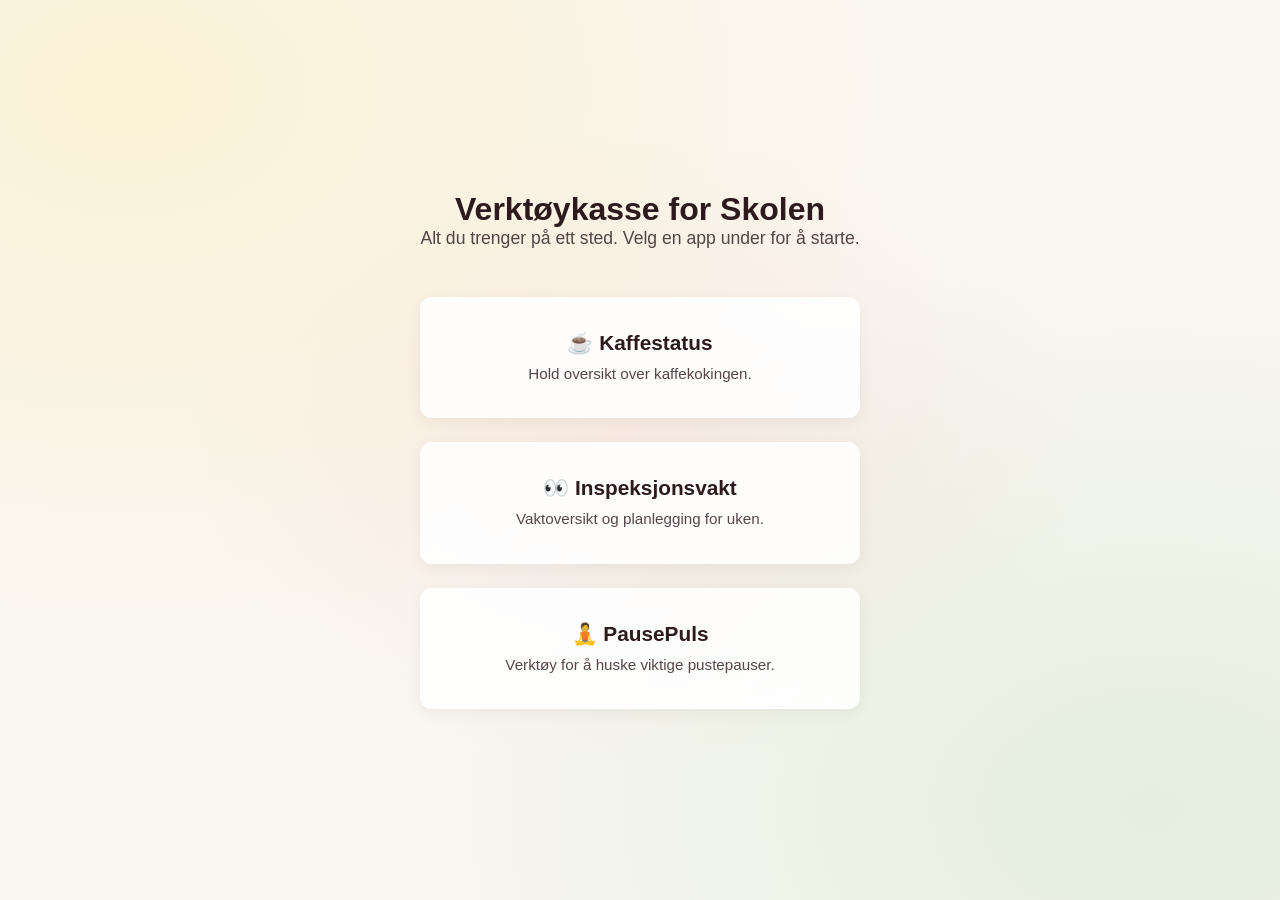
==== index.html @ 03079c8e "Add files via upload" ====
<!DOCTYPE html>
<html lang="no">
<head>
    <meta charset="UTF-8">
    <meta name="viewport" content="width=device-width, initial-scale=1.0">
    <title>Lærerverktøy</title>
    <link rel="stylesheet" href="style.css">
    <style>
        .portal-container {
            max-width: 800px;
            margin: 0 auto;
            padding: 2rem;
            text-align: center;
        }
        .app-grid {
            display: grid;
            grid-template-columns: repeat(auto-fit, minmax(220px, 1fr));
            gap: 1.5rem;
            margin-top: 3rem;
        }
        .app-card {
            background: rgba(255, 255, 255, 0.9);
            padding: 2rem;
            border-radius: 12px;
            box-shadow: 0 4px 15px rgba(0,0,0,0.05);
            text-decoration: none;
            color: inherit;
            display: block;
            border: 2px solid transparent;
            transition: transform 0.2s, box-shadow 0.2s, border 0.2s;
        }
        .app-card:hover {
            transform: translateY(-5px);
            box-shadow: 0 8px 20px rgba(0,0,0,0.1);
            border-color: rgba(0,0,0,0.1);
        }
        .app-title {
            font-size: 1.3rem;
            font-weight: bold;
            margin-bottom: 0.5rem;
        }
        .app-desc {
            font-size: 0.95rem;
            opacity: 0.8;
            line-height: 1.4;
        }
    </style>
</head>
<body>
    <div class="portal-container">
        <h1>Verktøykasse for Skolen</h1>
        <p style="opacity: 0.8; font-size: 1.1rem;">Alt du trenger på ett sted. Velg en app under for å starte.</p>

        <div class="app-grid">
            <a href="kaffestatus/index.html" class="app-card">
                <div class="app-title">☕ Kaffestatus</div>
                <div class="app-desc">Hold oversikt over kaffekokingen.</div>
            </a>

            <a href="inspeksjonsvakt/index.html" class="app-card">
                <div class="app-title">👀 Inspeksjonsvakt</div>
                <div class="app-desc">Vaktoversikt og planlegging for uken.</div>
            </a>

            <a href="pausepuls/index.html" class="app-card">
                <div class="app-title">🧘 PausePuls</div>
                <div class="app-desc">Verktøy for å huske viktige pustepauser.</div>
            </a>
        </div>
    </div>
</body>
</html>
---- style.css ----
:root {
      --bg-color: #FAF7F2;
      --card-bg: rgba(255, 255, 255, 0.85);
      --text-main: #2C1A1D;
      --text-muted: #7D6B6E;
      
      /* Pastel Accent Colors */
      --fresh-bg: #FFE082;
      --fresh-hover: #FFD54F;
      --fresh-border: #FFB74D;
      
      --yes-bg: #A5D6A7;
      --yes-hover: #81C784;
      --yes-border: #66BB6A;
      
      --no-bg: #EF9A9A;
      --no-hover: #E57373;
      --no-border: #EF5350;

      --shadow: 0 12px 32px rgba(44, 26, 29, 0.06);
      --radius: 24px;
    }

    * {
      box-sizing: border-box;
      margin: 0;
      padding: 0;
      font-family: 'Plus Jakarta Sans', -apple-system, BlinkMacSystemFont, sans-serif;
      -webkit-tap-highlight-color: transparent;
    }

    body {
      background-color: var(--bg-color);
      background-image: 
        radial-gradient(at 10% 10%, rgba(255, 224, 130, 0.25) 0px, transparent 50%),
        radial-gradient(at 90% 90%, rgba(165, 214, 167, 0.25) 0px, transparent 50%),
        radial-gradient(at 50% 50%, rgba(239, 154, 154, 0.15) 0px, transparent 50%);
      background-attachment: fixed;
      color: var(--text-main);
      min-height: 100vh;
      display: flex;
      justify-content: center;
      align-items: center;
      padding: 20px 16px;
    }

    .app-container {
      width: 100%;
      max-width: 440px;
      display: flex;
      flex-direction: column;
      gap: 20px;
    }

    header {
      text-align: center;
      padding: 8px 0;
    }

    header h1 {
      font-size: 1.75rem;
      font-weight: 800;
      letter-spacing: -0.5px;
      color: var(--text-main);
      display: flex;
      align-items: center;
      justify-content: center;
      gap: 8px;
    }

    header p {
      font-size: 0.9rem;
      color: var(--text-muted);
      margin-top: 4px;
      font-weight: 600;
    }

    .card {
      background: var(--card-bg);
      backdrop-filter: blur(12px);
      -webkit-backdrop-filter: blur(12px);
      border: 1px solid rgba(255, 255, 255, 0.9);
      border-radius: var(--radius);
      padding: 24px;
      box-shadow: var(--shadow);
    }

    /* Status Visual Card */
    .status-display {
      text-align: center;
      display: flex;
      flex-direction: column;
      align-items: center;
      gap: 16px;
      position: relative;
      overflow: hidden;
    }

    .status-icon-wrapper {
      width: 110px;
      height: 110px;
      display: flex;
      align-items: center;
      justify-content: center;
      background: #FFFFFF;
      border-radius: 50%;
      box-shadow: 0 8px 20px rgba(0,0,0,0.04);
      padding: 16px;
      transition: transform 0.3s cubic-bezier(0.34, 1.56, 0.64, 1);
    }

    .status-icon-wrapper svg {
      width: 100%;
      height: 100%;
    }

    .status-badge {
      font-size: 1.35rem;
      font-weight: 800;
      color: var(--text-main);
    }

    .status-time {
      font-size: 0.85rem;
      font-weight: 600;
      color: var(--text-muted);
      background: rgba(0,0,0,0.04);
      padding: 6px 14px;
      border-radius: 20px;
    }

    /* Action Question & Buttons */
    .action-section {
      display: flex;
      flex-direction: column;
      gap: 16px;
    }

    .question-title {
      font-size: 0.85rem;
      font-weight: 800;
      text-transform: uppercase;
      letter-spacing: 1px;
      color: var(--text-muted);
      text-align: center;
    }

    .btn-group {
      display: flex;
      flex-direction: column;
      gap: 12px;
    }

    .btn {
      width: 100%;
      border: none;
      border-radius: 18px;
      padding: 16px 20px;
      font-size: 1rem;
      font-weight: 700;
      color: var(--text-main);
      cursor: pointer;
      display: flex;
      align-items: center;
      justify-content: space-between;
      transition: all 0.2s ease;
      box-shadow: 0 4px 12px rgba(0,0,0,0.03);
    }

    .btn:active {
      transform: scale(0.98);
    }

    .btn-icon-box {
      width: 36px;
      height: 36px;
      display: flex;
      align-items: center;
      justify-content: center;
    }

    .btn-fresh {
      background: var(--fresh-bg);
      border: 1.5px solid var(--fresh-border);
    }
    .btn-fresh:hover { background: var(--fresh-hover); }

    .btn-yes {
      background: var(--yes-bg);
      border: 1.5px solid var(--yes-border);
    }
    .btn-yes:hover { background: var(--yes-hover); }

    .btn-no {
      background: var(--no-bg);
      border: 1.5px solid var(--no-border);
    }
    .btn-no:hover { background: var(--no-hover); }

    /* Note Input */
    .note-input-container {
      display: flex;
      gap: 8px;
      margin-top: 4px;
    }

    .note-input {
      flex: 1;
      border: 1px solid rgba(0,0,0,0.08);
      border-radius: 12px;
      padding: 10px 14px;
      font-size: 0.85rem;
      background: #FFFFFF;
      color: var(--text-main);
      outline: none;
    }

    /* History Log */
    .history-title {
      font-size: 0.8rem;
      font-weight: 700;
      color: var(--text-muted);
      margin-bottom: 10px;
      text-transform: uppercase;
      letter-spacing: 0.5px;
    }

    .history-list {
      list-style: none;
      display: flex;
      flex-direction: column;
      gap: 8px;
      max-height: 140px;
      overflow-y: auto;
    }

    .history-item {
      display: flex;
      justify-content: space-between;
      align-items: center;
      font-size: 0.8rem;
      padding: 8px 12px;
      background: rgba(0,0,0,0.02);
      border-radius: 10px;
    }

    .history-text {
      font-weight: 600;
    }

    .history-time {
      color: var(--text-muted);
    }
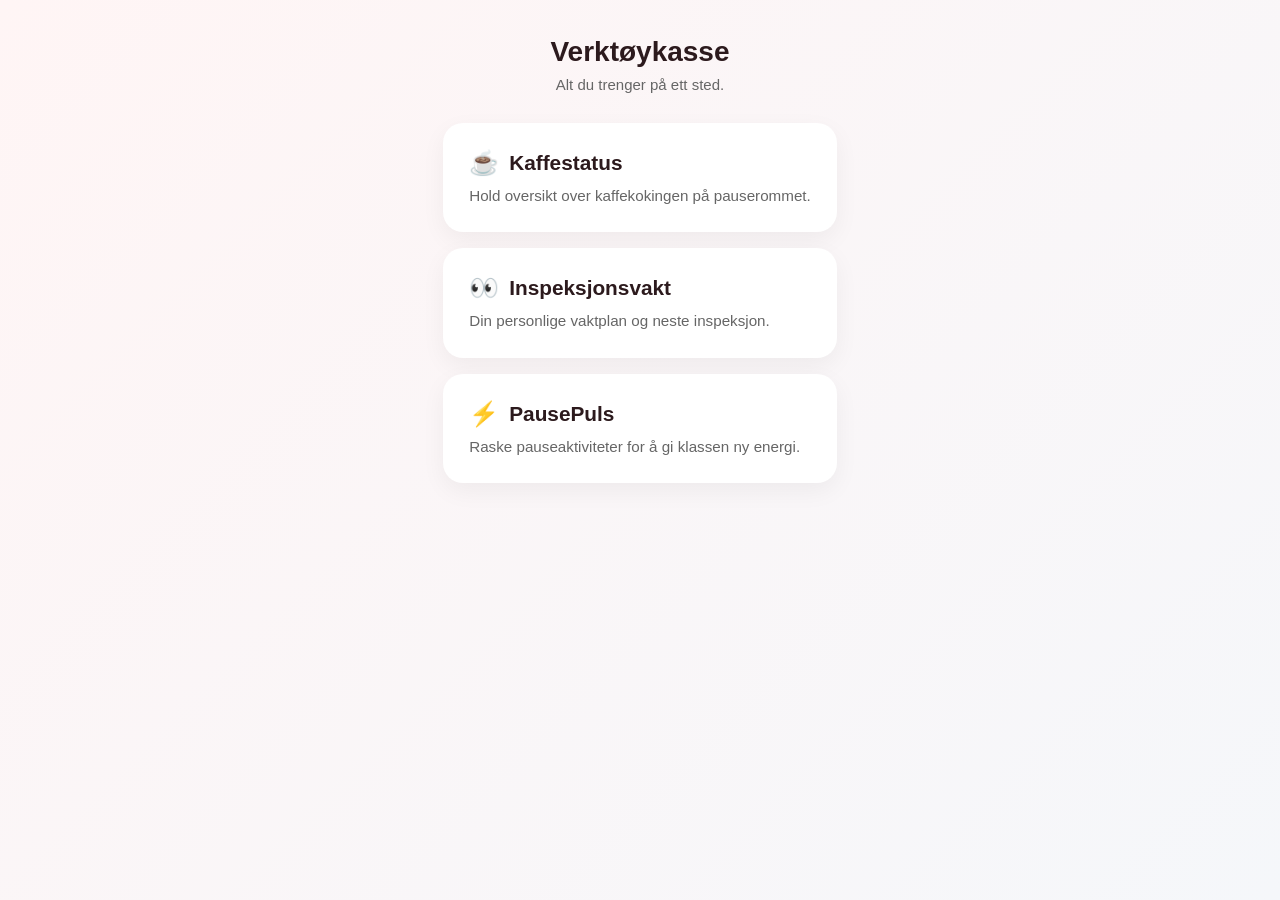
==== commit 624505df: "Add files via upload" ====
--- a/index.html
+++ b/index.html
@@ -6,67 +6,34 @@
     <title>Lærerverktøy</title>
     <link rel="stylesheet" href="style.css">
     <style>
-        .portal-container {
-            max-width: 800px;
-            margin: 0 auto;
-            padding: 2rem;
-            text-align: center;
-        }
-        .app-grid {
-            display: grid;
-            grid-template-columns: repeat(auto-fit, minmax(220px, 1fr));
-            gap: 1.5rem;
-            margin-top: 3rem;
-        }
-        .app-card {
-            background: rgba(255, 255, 255, 0.9);
-            padding: 2rem;
-            border-radius: 12px;
-            box-shadow: 0 4px 15px rgba(0,0,0,0.05);
-            text-decoration: none;
-            color: inherit;
-            display: block;
-            border: 2px solid transparent;
-            transition: transform 0.2s, box-shadow 0.2s, border 0.2s;
-        }
-        .app-card:hover {
-            transform: translateY(-5px);
-            box-shadow: 0 8px 20px rgba(0,0,0,0.1);
-            border-color: rgba(0,0,0,0.1);
-        }
-        .app-title {
-            font-size: 1.3rem;
-            font-weight: bold;
-            margin-bottom: 0.5rem;
-        }
-        .app-desc {
-            font-size: 0.95rem;
-            opacity: 0.8;
-            line-height: 1.4;
-        }
+        .portal-container { max-width: 440px; margin: 0 auto; padding: 1rem 0; text-align: center; display: flex; flex-direction: column; gap: 20px; }
+        .app-grid { display: flex; flex-direction: column; gap: 16px; }
+        .app-card { background: #ffffff; padding: 24px; border-radius: 20px; box-shadow: 0 8px 24px rgba(0,0,0,0.05); text-decoration: none; color: inherit; display: flex; flex-direction: column; gap: 8px; border: 2px solid transparent; transition: transform 0.2s; text-align: left; }
+        .app-card:active { transform: scale(0.98); }
+        .app-title { font-size: 1.3rem; font-weight: 800; display: flex; align-items: center; gap: 10px;}
+        .app-desc { font-size: 0.95rem; color: #666; line-height: 1.4; }
     </style>
 </head>
 <body>
     <div class="portal-container">
-        <h1>Verktøykasse for Skolen</h1>
-        <p style="opacity: 0.8; font-size: 1.1rem;">Alt du trenger på ett sted. Velg en app under for å starte.</p>
-
+        <div style="margin-bottom: 10px;">
+            <h1 style="font-size: 28px; font-weight: 800; color: #2C1A1D; margin-bottom: 8px;">Verktøykasse</h1>
+            <p style="color: #666; font-size: 15px;">Alt du trenger på ett sted.</p>
+        </div>
         <div class="app-grid">
             <a href="kaffestatus/index.html" class="app-card">
-                <div class="app-title">☕ Kaffestatus</div>
-                <div class="app-desc">Hold oversikt over kaffekokingen.</div>
+                <div class="app-title"><span style="font-size: 24px;">☕</span> Kaffestatus</div>
+                <div class="app-desc">Hold oversikt over kaffekokingen på pauserommet.</div>
             </a>
-
             <a href="inspeksjonsvakt/index.html" class="app-card">
-                <div class="app-title">👀 Inspeksjonsvakt</div>
-                <div class="app-desc">Vaktoversikt og planlegging for uken.</div>
+                <div class="app-title"><span style="font-size: 24px;">👀</span> Inspeksjonsvakt</div>
+                <div class="app-desc">Din personlige vaktplan og neste inspeksjon.</div>
             </a>
-
             <a href="pausepuls/index.html" class="app-card">
-                <div class="app-title">🧘 PausePuls</div>
-                <div class="app-desc">Verktøy for å huske viktige pustepauser.</div>
+                <div class="app-title"><span style="font-size: 24px;">⚡</span> PausePuls</div>
+                <div class="app-desc">Raske pauseaktiviteter for å gi klassen ny energi.</div>
             </a>
         </div>
     </div>
 </body>
-</html>
+</html>
--- a/style.css
+++ b/style.css
@@ -1,255 +1,63 @@
-
-    :root {
-      --bg-color: #FAF7F2;
-      --card-bg: rgba(255, 255, 255, 0.85);
-      --text-main: #2C1A1D;
-      --text-muted: #7D6B6E;
-      
-      /* Pastel Accent Colors */
-      --fresh-bg: #FFE082;
-      --fresh-hover: #FFD54F;
-      --fresh-border: #FFB74D;
-      
-      --yes-bg: #A5D6A7;
-      --yes-hover: #81C784;
-      --yes-border: #66BB6A;
-      
-      --no-bg: #EF9A9A;
-      --no-hover: #E57373;
-      --no-border: #EF5350;
-
-      --shadow: 0 12px 32px rgba(44, 26, 29, 0.06);
-      --radius: 24px;
-    }
-
-    * {
-      box-sizing: border-box;
-      margin: 0;
-      padding: 0;
-      font-family: 'Plus Jakarta Sans', -apple-system, BlinkMacSystemFont, sans-serif;
-      -webkit-tap-highlight-color: transparent;
-    }
-
-    body {
-      background-color: var(--bg-color);
-      background-image: 
-        radial-gradient(at 10% 10%, rgba(255, 224, 130, 0.25) 0px, transparent 50%),
-        radial-gradient(at 90% 90%, rgba(165, 214, 167, 0.25) 0px, transparent 50%),
-        radial-gradient(at 50% 50%, rgba(239, 154, 154, 0.15) 0px, transparent 50%);
-      background-attachment: fixed;
-      color: var(--text-main);
-      min-height: 100vh;
-      display: flex;
-      justify-content: center;
-      align-items: center;
-      padding: 20px 16px;
-    }
-
-    .app-container {
-      width: 100%;
-      max-width: 440px;
-      display: flex;
-      flex-direction: column;
-      gap: 20px;
-    }
-
-    header {
-      text-align: center;
-      padding: 8px 0;
-    }
-
-    header h1 {
-      font-size: 1.75rem;
-      font-weight: 800;
-      letter-spacing: -0.5px;
-      color: var(--text-main);
-      display: flex;
-      align-items: center;
-      justify-content: center;
-      gap: 8px;
-    }
-
-    header p {
-      font-size: 0.9rem;
-      color: var(--text-muted);
-      margin-top: 4px;
-      font-weight: 600;
-    }
-
-    .card {
-      background: var(--card-bg);
-      backdrop-filter: blur(12px);
-      -webkit-backdrop-filter: blur(12px);
-      border: 1px solid rgba(255, 255, 255, 0.9);
-      border-radius: var(--radius);
-      padding: 24px;
-      box-shadow: var(--shadow);
-    }
-
-    /* Status Visual Card */
-    .status-display {
-      text-align: center;
-      display: flex;
-      flex-direction: column;
-      align-items: center;
-      gap: 16px;
-      position: relative;
-      overflow: hidden;
-    }
-
-    .status-icon-wrapper {
-      width: 110px;
-      height: 110px;
-      display: flex;
-      align-items: center;
-      justify-content: center;
-      background: #FFFFFF;
-      border-radius: 50%;
-      box-shadow: 0 8px 20px rgba(0,0,0,0.04);
-      padding: 16px;
-      transition: transform 0.3s cubic-bezier(0.34, 1.56, 0.64, 1);
-    }
-
-    .status-icon-wrapper svg {
-      width: 100%;
-      height: 100%;
-    }
-
-    .status-badge {
-      font-size: 1.35rem;
-      font-weight: 800;
-      color: var(--text-main);
-    }
-
-    .status-time {
-      font-size: 0.85rem;
-      font-weight: 600;
-      color: var(--text-muted);
-      background: rgba(0,0,0,0.04);
-      padding: 6px 14px;
-      border-radius: 20px;
-    }
-
-    /* Action Question & Buttons */
-    .action-section {
-      display: flex;
-      flex-direction: column;
-      gap: 16px;
-    }
-
-    .question-title {
-      font-size: 0.85rem;
-      font-weight: 800;
-      text-transform: uppercase;
-      letter-spacing: 1px;
-      color: var(--text-muted);
-      text-align: center;
-    }
-
-    .btn-group {
-      display: flex;
-      flex-direction: column;
-      gap: 12px;
-    }
-
-    .btn {
-      width: 100%;
-      border: none;
-      border-radius: 18px;
-      padding: 16px 20px;
-      font-size: 1rem;
-      font-weight: 700;
-      color: var(--text-main);
-      cursor: pointer;
-      display: flex;
-      align-items: center;
-      justify-content: space-between;
-      transition: all 0.2s ease;
-      box-shadow: 0 4px 12px rgba(0,0,0,0.03);
-    }
-
-    .btn:active {
-      transform: scale(0.98);
-    }
-
-    .btn-icon-box {
-      width: 36px;
-      height: 36px;
-      display: flex;
-      align-items: center;
-      justify-content: center;
-    }
-
-    .btn-fresh {
-      background: var(--fresh-bg);
-      border: 1.5px solid var(--fresh-border);
-    }
-    .btn-fresh:hover { background: var(--fresh-hover); }
-
-    .btn-yes {
-      background: var(--yes-bg);
-      border: 1.5px solid var(--yes-border);
-    }
-    .btn-yes:hover { background: var(--yes-hover); }
-
-    .btn-no {
-      background: var(--no-bg);
-      border: 1.5px solid var(--no-border);
-    }
-    .btn-no:hover { background: var(--no-hover); }
-
-    /* Note Input */
-    .note-input-container {
-      display: flex;
-      gap: 8px;
-      margin-top: 4px;
-    }
-
-    .note-input {
-      flex: 1;
-      border: 1px solid rgba(0,0,0,0.08);
-      border-radius: 12px;
-      padding: 10px 14px;
-      font-size: 0.85rem;
-      background: #FFFFFF;
-      color: var(--text-main);
-      outline: none;
-    }
-
-    /* History Log */
-    .history-title {
-      font-size: 0.8rem;
-      font-weight: 700;
-      color: var(--text-muted);
-      margin-bottom: 10px;
-      text-transform: uppercase;
-      letter-spacing: 0.5px;
-    }
-
-    .history-list {
-      list-style: none;
-      display: flex;
-      flex-direction: column;
-      gap: 8px;
-      max-height: 140px;
-      overflow-y: auto;
-    }
-
-    .history-item {
-      display: flex;
-      justify-content: space-between;
-      align-items: center;
-      font-size: 0.8rem;
-      padding: 8px 12px;
-      background: rgba(0,0,0,0.02);
-      border-radius: 10px;
-    }
-
-    .history-text {
-      font-weight: 600;
-    }
-
-    .history-time {
-      color: var(--text-muted);
-    }
-  +:root {
+  --bg-color: #f5f7fa;
+  --card-bg: #ffffff;
+  --text-main: #2C1A1D;
+  --text-muted: #7D6B6E;
+  --primary: #4f46e5;
+  --shadow: 0 8px 24px rgba(44, 26, 29, 0.05);
+  --radius: 20px;
+}
+* {
+  box-sizing: border-box;
+  margin: 0;
+  padding: 0;
+  font-family: 'Plus Jakarta Sans', -apple-system, BlinkMacSystemFont, sans-serif;
+  -webkit-tap-highlight-color: transparent;
+}
+body {
+  background: linear-gradient(135deg, #fff5f5 0%, #f5f7fa 100%);
+  color: var(--text-main);
+  min-height: 100vh;
+  display: flex;
+  flex-direction: column;
+  align-items: center;
+  padding: 20px 16px;
+  overflow-x: hidden;
+}
+.app-container {
+  width: 100%;
+  max-width: 440px;
+  display: flex;
+  flex-direction: column;
+  gap: 16px;
+}
+.card {
+  background: var(--card-bg);
+  border-radius: var(--radius);
+  padding: 24px;
+  box-shadow: var(--shadow);
+  display: flex;
+  flex-direction: column;
+  gap: 16px;
+  width: 100%;
+}
+.back-button {
+  align-self: flex-start;
+  margin-bottom: 8px;
+  padding: 10px 20px;
+  background-color: #ffffff;
+  border: 1px solid #e5e7eb;
+  border-radius: 20px;
+  text-decoration: none;
+  color: var(--text-main);
+  font-weight: 700;
+  font-size: 14px;
+  box-shadow: 0 2px 8px rgba(0,0,0,0.03);
+  display: inline-flex;
+  align-items: center;
+  gap: 8px;
+  transition: all 0.2s ease;
+}
+.back-button:active {
+  transform: scale(0.97);
+}
